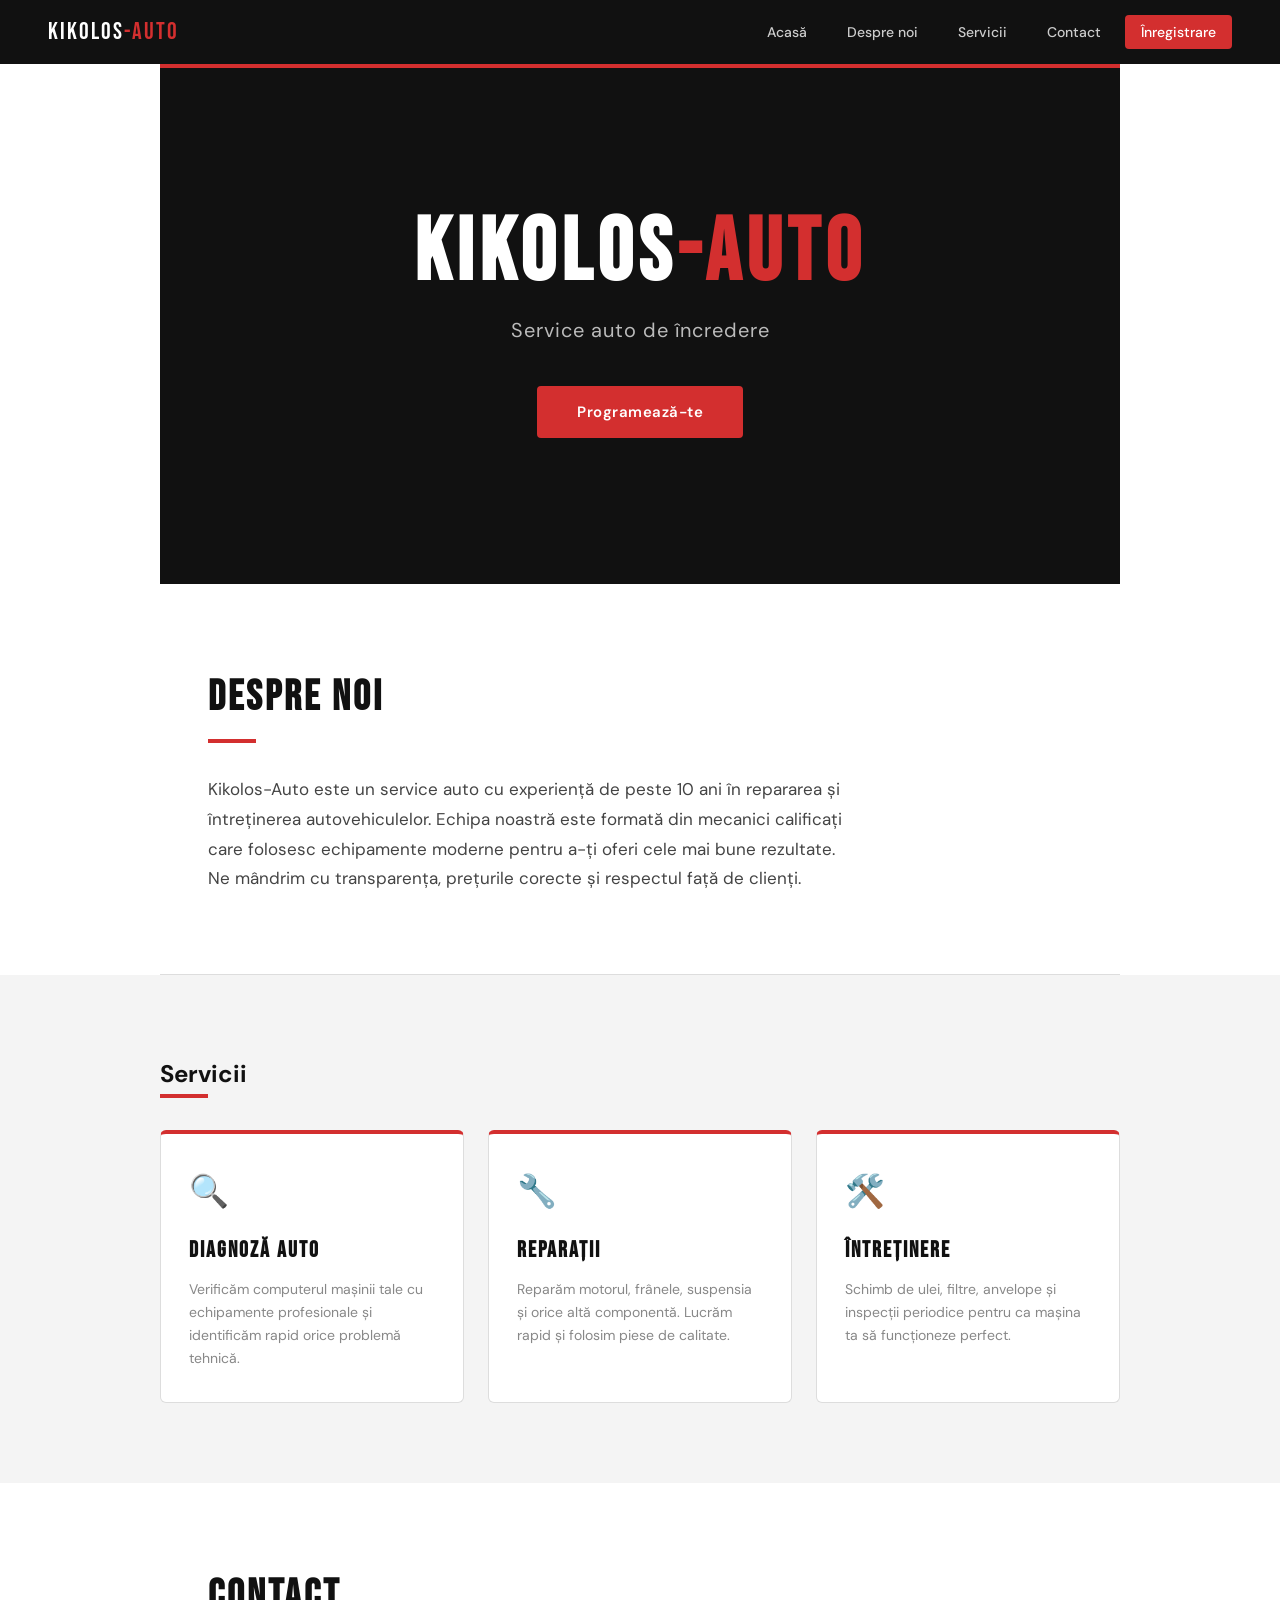
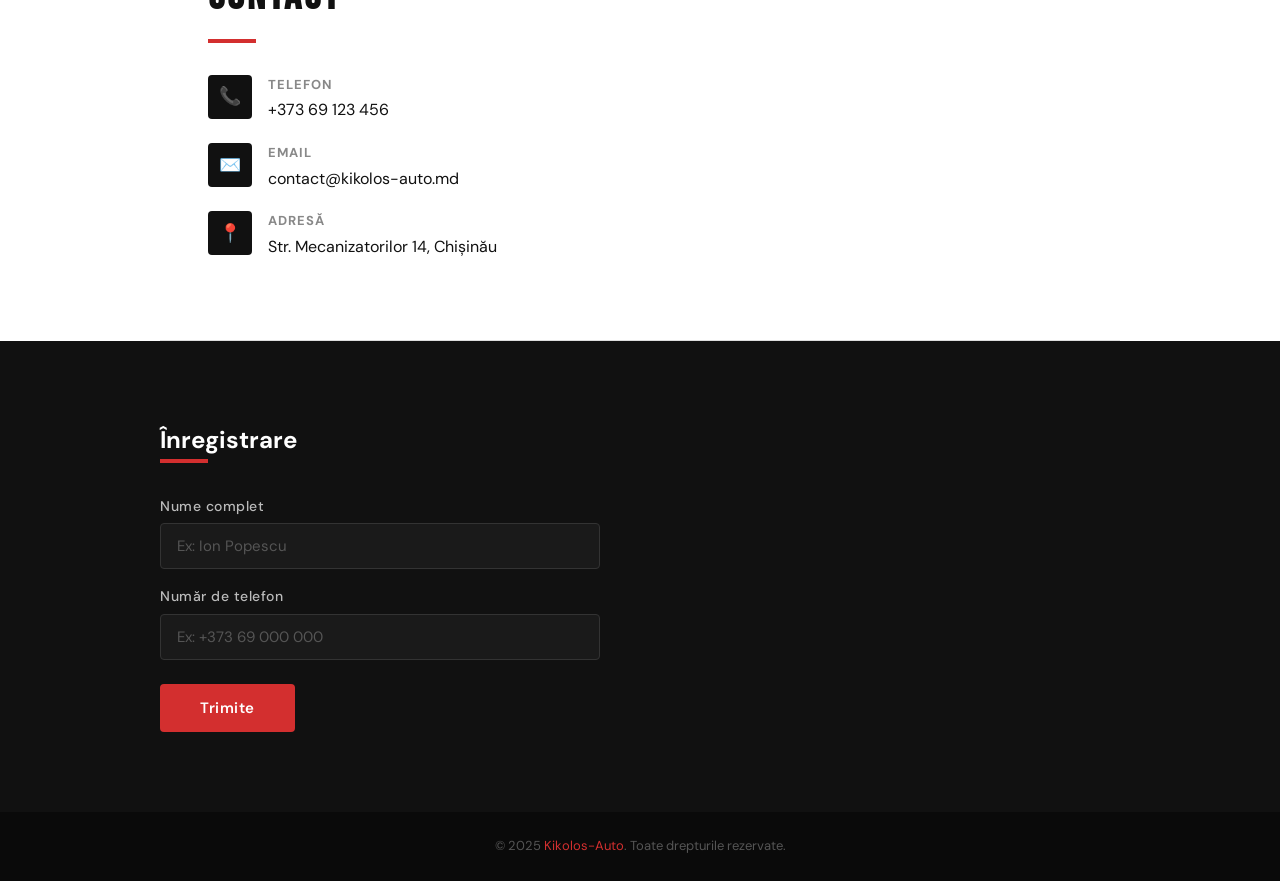
==== PROJECT/index.html @ 16be1e9d "Versiunea noua" ====
<!DOCTYPE html>
<html lang="ro">

<head>
    <meta charset="UTF-8" />
    <meta name="viewport" content="width=device-width, initial-scale=1.0" />
    <title>Kikolos-Auto – Service Auto</title>
    <link href="https://fonts.googleapis.com/css2?family=Bebas+Neue&family=DM+Sans:wght@400;500;600&display=swap"
        rel="stylesheet" />
    <link rel="stylesheet" href="style.css" />
</head>

<body>

    <!-- =================== NAVIGARE =================== -->
    <nav>
        <div class="nav-logo">Kikolos<span>-Auto</span></div>
        <ul class="nav-links">
            <li><a href="#acasa">Acasă</a></li>
            <li><a href="#despre">Despre noi</a></li>
            <li><a href="#servicii">Servicii</a></li>
            <li><a href="#contact">Contact</a></li>
            <li><a href="#inregistrare" class="btn-inregistrare">Înregistrare</a></li>
        </ul>
    </nav>

    <!-- =================== ACASĂ / HERO =================== -->
    <section id="acasa">
        <h1>Kikolos<span>-Auto</span></h1>
        <p>Service auto de încredere</p>
        <a href="#inregistrare" class="btn-programare">Programează-te</a>
    </section>

    <!-- =================== DESPRE NOI =================== -->
    <section id="despre">
        <h2>Despre noi</h2>
        <div class="linie-rosie"></div>
        <p>
            Kikolos-Auto este un service auto cu experiență de peste 10 ani în repararea și întreținerea
            autovehiculelor.
            Echipa noastră este formată din mecanici calificați care folosesc echipamente moderne pentru a-ți oferi
            cele mai bune rezultate. Ne mândrim cu transparența, prețurile corecte și respectul față de clienți.
        </p>
    </section>

    <!-- =================== SERVICII =================== -->
    <div id="servicii">
        <div class="inner">
            <h2>Servicii</h2>
            <div class="linie-rosie"></div>
            <div class="servicii-grid">

                <div class="card">
                    <div class="card-icon">🔍</div>
                    <h3>Diagnoză Auto</h3>
                    <p>Verificăm computerul mașinii tale cu echipamente profesionale și identificăm rapid orice problemă
                        tehnică.
                    </p>
                </div>

                <div class="card">
                    <div class="card-icon">🔧</div>
                    <h3>Reparații</h3>
                    <p>Reparăm motorul, frânele, suspensia și orice altă componentă. Lucrăm rapid și folosim piese de
                        calitate.
                    </p>
                </div>

                <div class="card">
                    <div class="card-icon">🛠️</div>
                    <h3>Întreținere</h3>
                    <p>Schimb de ulei, filtre, anvelope și inspecții periodice pentru ca mașina ta să funcționeze
                        perfect.</p>
                </div>

            </div>
        </div>
    </div>

    <!-- =================== CONTACT =================== -->
    <section id="contact">
        <h2>Contact</h2>
        <div class="linie-rosie"></div>
        <div class="contact-lista">

            <div class="contact-item">
                <div class="contact-icon">📞</div>
                <div class="contact-text">
                    <strong>Telefon</strong>
                    <span>+373 69 123 456</span>
                </div>
            </div>

            <div class="contact-item">
                <div class="contact-icon">✉️</div>
                <div class="contact-text">
                    <strong>Email</strong>
                    <span>contact@kikolos-auto.md</span>
                </div>
            </div>

            <div class="contact-item">
                <div class="contact-icon">📍</div>
                <div class="contact-text">
                    <strong>Adresă</strong>
                    <span>Str. Mecanizatorilor 14, Chișinău</span>
                </div>
            </div>

        </div>
    </section>

    <!-- =================== ÎNREGISTRARE =================== -->
    <div id="inregistrare">
        <div class="inner">
            <h2>Înregistrare</h2>
            <div class="linie-rosie"></div>
            <div class="form-grup">

                <label>
                    Nume complet
                    <input type="text" placeholder="Ex: Ion Popescu" />
                </label>

                <label>
                    Număr de telefon
                    <input type="tel" placeholder="Ex: +373 69 000 000" />
                </label>

                <button class="btn-submit" type="button">Trimite</button>
            </div>
        </div>
    </div>

    <!-- =================== FOOTER =================== -->
    <footer>
        &copy; 2025 <span>Kikolos-Auto</span>. Toate drepturile rezervate.
    </footer>

</body>

</html>
---- PROJECT/style.css ----
/* =====================
   VARIABILE & RESET
===================== */
:root {
    --negru: #111111;
    --alb: #ffffff;
    --gri: #f4f4f4;
    --gri-med: #888888;
    --rosu: #d32f2f;
    --rosu-int: #b71c1c;
    --border: #dddddd;
}

* {
    margin: 0;
    padding: 0;
    box-sizing: border-box;
}

html {
    scroll-behavior: smooth;
}

body {
    font-family: 'DM Sans', sans-serif;
    color: var(--negru);
    background: var(--alb);
    font-size: 16px;
    line-height: 1.6;
}

/* =====================
   NAVIGARE
===================== */
nav {
    position: sticky;
    top: 0;
    z-index: 100;
    background: var(--negru);
    display: flex;
    align-items: center;
    justify-content: space-between;
    padding: 0 48px;
    height: 64px;
}

.nav-logo {
    font-family: 'Bebas Neue', sans-serif;
    font-size: 24px;
    color: var(--alb);
    letter-spacing: 2px;
}

.nav-logo span {
    color: var(--rosu);
}

.nav-links {
    display: flex;
    gap: 8px;
    list-style: none;
}

.nav-links a {
    color: #cccccc;
    text-decoration: none;
    font-size: 14px;
    font-weight: 500;
    padding: 8px 16px;
    border-radius: 4px;
    transition: color 0.2s, background 0.2s;
}

.nav-links a:hover {
    color: var(--alb);
    background: rgba(255, 255, 255, 0.08);
}

.nav-links a.btn-inregistrare {
    background: var(--rosu);
    color: var(--alb);
    border-radius: 4px;
}

.nav-links a.btn-inregistrare:hover {
    background: var(--rosu-int);
}

/* =====================
   HERO – ACASĂ
===================== */
#acasa {
    background: var(--negru);
    color: var(--alb);
    min-height: 520px;
    display: flex;
    flex-direction: column;
    align-items: center;
    justify-content: center;
    text-align: center;
    padding: 80px 24px;
    position: relative;
    overflow: hidden;
}

/* linie decorativă roșie */
#acasa::before {
    content: '';
    position: absolute;
    top: 0;
    left: 0;
    width: 100%;
    height: 4px;
    background: var(--rosu);
}

#acasa h1 {
    font-family: 'Bebas Neue', sans-serif;
    font-size: 88px;
    letter-spacing: 6px;
    line-height: 1;
    color: var(--alb);
}

#acasa h1 span {
    color: var(--rosu);
}

#acasa p {
    margin-top: 16px;
    font-size: 20px;
    color: #bbbbbb;
    letter-spacing: 1px;
}

.btn-programare {
    margin-top: 40px;
    display: inline-block;
    background: var(--rosu);
    color: var(--alb);
    text-decoration: none;
    font-weight: 600;
    font-size: 15px;
    padding: 14px 40px;
    border-radius: 4px;
    letter-spacing: 0.5px;
    transition: background 0.2s, transform 0.1s;
}

.btn-programare:hover {
    background: var(--rosu-int);
    transform: translateY(-2px);
}

/* =====================
   SECȚIUNI COMUNE
===================== */
section {
    padding: 80px 48px;
    max-width: 960px;
    margin: 0 auto;
}

section h2 {
    font-family: 'Bebas Neue', sans-serif;
    font-size: 42px;
    letter-spacing: 3px;
    margin-bottom: 8px;
    color: var(--negru);
}

.linie-rosie {
    width: 48px;
    height: 4px;
    background: var(--rosu);
    margin-bottom: 32px;
}

/* =====================
   DESPRE NOI
===================== */
#despre {
    border-bottom: 1px solid var(--border);
}

#despre p {
    font-size: 17px;
    color: #444444;
    max-width: 640px;
    line-height: 1.75;
}

/* =====================
   SERVICII
===================== */
#servicii {
    background: var(--gri);
    max-width: 100%;
    padding: 80px 48px;
}

#servicii .inner {
    max-width: 960px;
    margin: 0 auto;
}

.servicii-grid {
    display: grid;
    grid-template-columns: repeat(3, 1fr);
    gap: 24px;
    margin-top: 0;
}

.card {
    background: var(--alb);
    border: 1px solid var(--border);
    border-top: 4px solid var(--rosu);
    border-radius: 6px;
    padding: 32px 28px;
}

.card-icon {
    font-size: 32px;
    margin-bottom: 16px;
}

.card h3 {
    font-family: 'Bebas Neue', sans-serif;
    font-size: 22px;
    letter-spacing: 2px;
    margin-bottom: 10px;
    color: var(--negru);
}

.card p {
    font-size: 14px;
    color: var(--gri-med);
    line-height: 1.65;
}

/* =====================
   CONTACT
===================== */
#contact {
    border-bottom: 1px solid var(--border);
}

.contact-lista {
    display: flex;
    flex-direction: column;
    gap: 20px;
}

.contact-item {
    display: flex;
    align-items: flex-start;
    gap: 16px;
}

.contact-icon {
    width: 44px;
    height: 44px;
    background: var(--negru);
    color: var(--alb);
    border-radius: 4px;
    display: flex;
    align-items: center;
    justify-content: center;
    font-size: 18px;
    flex-shrink: 0;
}

.contact-text strong {
    display: block;
    font-size: 13px;
    text-transform: uppercase;
    letter-spacing: 1px;
    color: var(--gri-med);
    margin-bottom: 2px;
}

.contact-text span {
    font-size: 16px;
    color: var(--negru);
}

/* =====================
   ÎNREGISTRARE
===================== */
#inregistrare {
    background: var(--negru);
    max-width: 100%;
    padding: 80px 48px;
}

#inregistrare .inner {
    max-width: 960px;
    margin: 0 auto;
}

#inregistrare h2 {
    color: var(--alb);
}

#inregistrare .linie-rosie {
    background: var(--rosu);
}

.form-grup {
    display: flex;
    flex-direction: column;
    gap: 16px;
    max-width: 440px;
}

.form-grup label {
    display: flex;
    flex-direction: column;
    gap: 6px;
    font-size: 14px;
    font-weight: 500;
    color: #bbbbbb;
    letter-spacing: 0.5px;
}

.form-grup input {
    padding: 12px 16px;
    border: 1px solid #333333;
    border-radius: 4px;
    background: #1a1a1a;
    color: var(--alb);
    font-family: 'DM Sans', sans-serif;
    font-size: 15px;
    outline: none;
    transition: border-color 0.2s;
}

.form-grup input:focus {
    border-color: var(--rosu);
}

.form-grup input::placeholder {
    color: #555555;
}

.btn-submit {
    margin-top: 8px;
    background: var(--rosu);
    color: var(--alb);
    border: none;
    padding: 14px 40px;
    font-family: 'DM Sans', sans-serif;
    font-size: 15px;
    font-weight: 600;
    border-radius: 4px;
    cursor: pointer;
    letter-spacing: 0.5px;
    align-self: flex-start;
    transition: background 0.2s;
}

.btn-submit:hover {
    background: var(--rosu-int);
}

/* =====================
   FOOTER
===================== */
footer {
    background: #0a0a0a;
    color: #555555;
    text-align: center;
    padding: 24px;
    font-size: 13px;
}

footer span {
    color: var(--rosu);
}

/* =====================
   RESPONSIVE
===================== */
@media (max-width: 700px) {
    nav {
        padding: 0 20px;
        flex-direction: column;
        height: auto;
        padding: 16px 20px;
        gap: 12px;
    }

    .nav-links {
        flex-wrap: wrap;
        justify-content: center;
        gap: 4px;
    }

    #acasa h1 {
        font-size: 52px;
    }

    section {
        padding: 60px 24px;
    }

    #servicii,
    #inregistrare {
        padding: 60px 24px;
    }

    .servicii-grid {
        grid-template-columns: 1fr;
    }
}
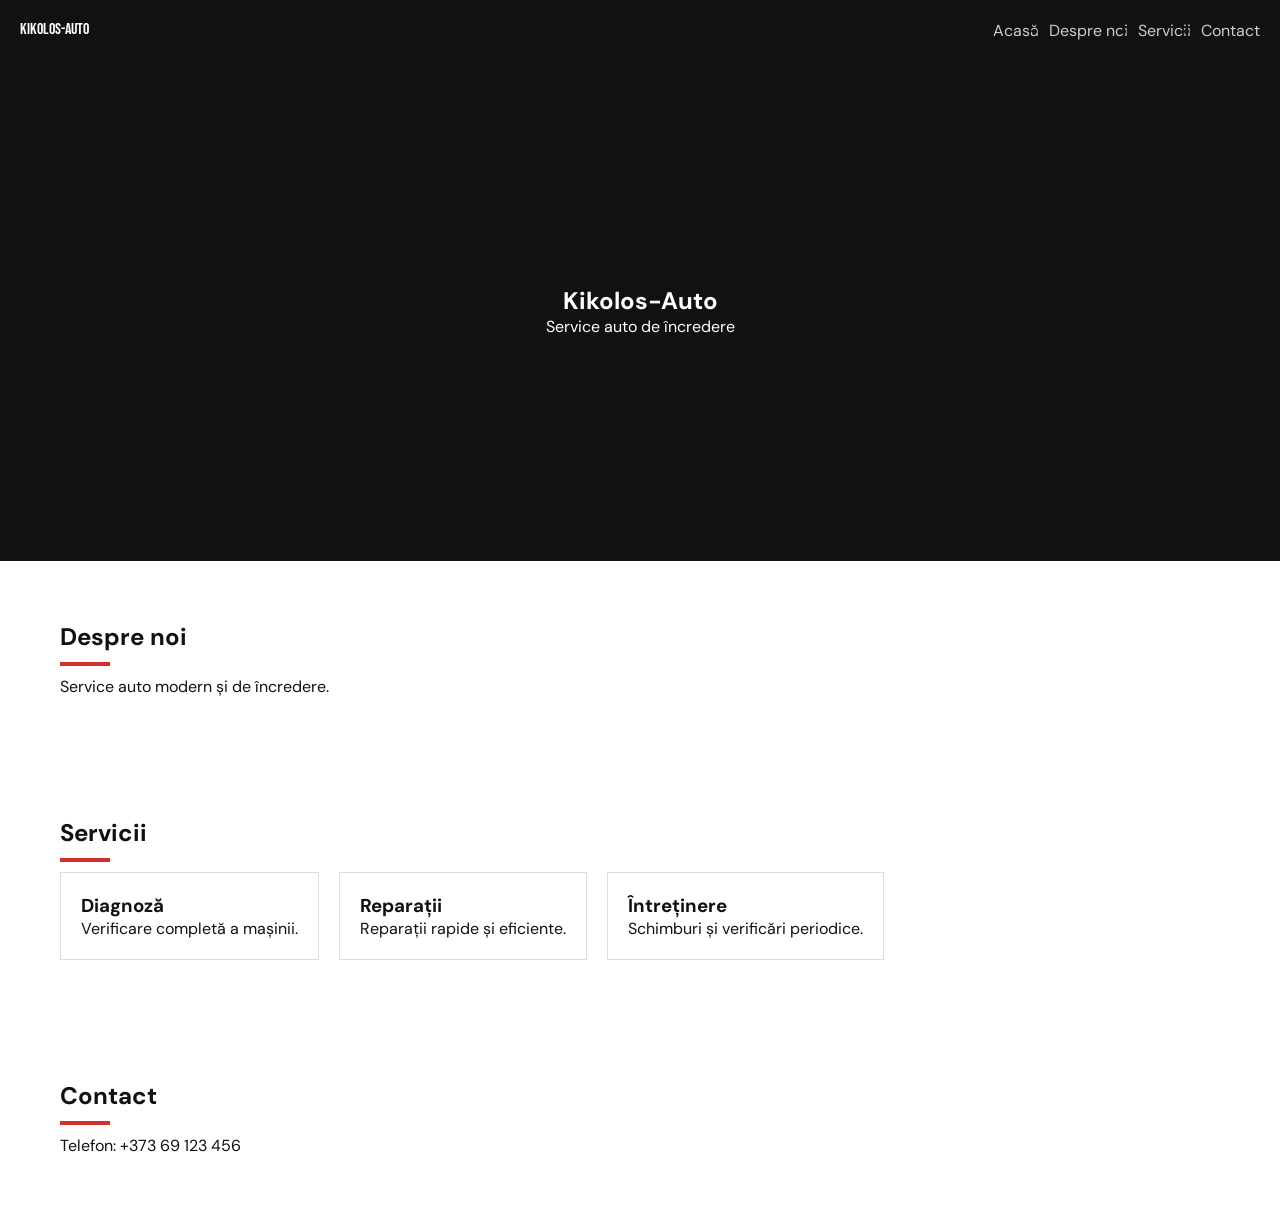
==== commit bc476e4a: "versiunea noua" ====
--- a/PROJECT/index.html
+++ b/PROJECT/index.html
@@ -1,142 +1,72 @@
 <!DOCTYPE html>
 <html lang="ro">
+<head>
+  <meta charset="UTF-8" />
+  <meta name="viewport" content="width=device-width, initial-scale=1.0" />
+  <title>Kikolos-Auto – Service Auto</title>
 
-<head>
-    <meta charset="UTF-8" />
-    <meta name="viewport" content="width=device-width, initial-scale=1.0" />
-    <title>Kikolos-Auto – Service Auto</title>
-    <link href="https://fonts.googleapis.com/css2?family=Bebas+Neue&family=DM+Sans:wght@400;500;600&display=swap"
-        rel="stylesheet" />
-    <link rel="stylesheet" href="style.css" />
+  <!-- Fonturi -->
+  <link href="https://fonts.googleapis.com/css2?family=Bebas+Neue&family=DM+Sans:wght@400;500;600&display=swap" rel="stylesheet" />
+
+  <!-- CSS -->
+  <link rel="stylesheet" href="style.css" />
 </head>
 
 <body>
 
-    <!-- =================== NAVIGARE =================== -->
-    <nav>
-        <div class="nav-logo">Kikolos<span>-Auto</span></div>
-        <ul class="nav-links">
-            <li><a href="#acasa">Acasă</a></li>
-            <li><a href="#despre">Despre noi</a></li>
-            <li><a href="#servicii">Servicii</a></li>
-            <li><a href="#contact">Contact</a></li>
-            <li><a href="#inregistrare" class="btn-inregistrare">Înregistrare</a></li>
-        </ul>
-    </nav>
+  <nav>
+    <div class="nav-logo">Kikolos<span>-Auto</span></div>
+    <ul class="nav-links">
+      <li><a href="#acasa">Acasă</a></li>
+      <li><a href="#despre">Despre noi</a></li>
+      <li><a href="#servicii">Servicii</a></li>
+      <li><a href="#contact">Contact</a></li>
+    </ul>
+  </nav>
 
-    <!-- =================== ACASĂ / HERO =================== -->
-    <section id="acasa">
-        <h1>Kikolos<span>-Auto</span></h1>
-        <p>Service auto de încredere</p>
-        <a href="#inregistrare" class="btn-programare">Programează-te</a>
-    </section>
+  <!-- HERO -->
+  <section id="acasa">
+    <div class="hero-bg"></div>
+    <h1>Kikolos<span>-Auto</span></h1>
+    <p>Service auto de încredere</p>
+  </section>
 
-    <!-- =================== DESPRE NOI =================== -->
-    <section id="despre">
-        <h2>Despre noi</h2>
-        <div class="linie-rosie"></div>
-        <p>
-            Kikolos-Auto este un service auto cu experiență de peste 10 ani în repararea și întreținerea
-            autovehiculelor.
-            Echipa noastră este formată din mecanici calificați care folosesc echipamente moderne pentru a-ți oferi
-            cele mai bune rezultate. Ne mândrim cu transparența, prețurile corecte și respectul față de clienți.
-        </p>
-    </section>
+  <!-- DESPRE -->
+  <section id="despre">
+    <h2>Despre noi</h2>
+    <div class="linie-rosie"></div>
+    <p>Service auto modern și de încredere.</p>
+  </section>
 
-    <!-- =================== SERVICII =================== -->
-    <div id="servicii">
-        <div class="inner">
-            <h2>Servicii</h2>
-            <div class="linie-rosie"></div>
-            <div class="servicii-grid">
+  <!-- SERVICII -->
+  <section id="servicii">
+    <h2>Servicii</h2>
+    <div class="linie-rosie"></div>
 
-                <div class="card">
-                    <div class="card-icon">🔍</div>
-                    <h3>Diagnoză Auto</h3>
-                    <p>Verificăm computerul mașinii tale cu echipamente profesionale și identificăm rapid orice problemă
-                        tehnică.
-                    </p>
-                </div>
+    <div class="servicii-grid">
+      <div class="card">
+        <h3>Diagnoză</h3>
+        <p>Verificare completă a mașinii.</p>
+      </div>
 
-                <div class="card">
-                    <div class="card-icon">🔧</div>
-                    <h3>Reparații</h3>
-                    <p>Reparăm motorul, frânele, suspensia și orice altă componentă. Lucrăm rapid și folosim piese de
-                        calitate.
-                    </p>
-                </div>
+      <div class="card">
+        <h3>Reparații</h3>
+        <p>Reparații rapide și eficiente.</p>
+      </div>
 
-                <div class="card">
-                    <div class="card-icon">🛠️</div>
-                    <h3>Întreținere</h3>
-                    <p>Schimb de ulei, filtre, anvelope și inspecții periodice pentru ca mașina ta să funcționeze
-                        perfect.</p>
-                </div>
+      <div class="card">
+        <h3>Întreținere</h3>
+        <p>Schimburi și verificări periodice.</p>
+      </div>
+    </div>
+  </section>
 
-            </div>
-        </div>
-    </div>
-
-    <!-- =================== CONTACT =================== -->
-    <section id="contact">
-        <h2>Contact</h2>
-        <div class="linie-rosie"></div>
-        <div class="contact-lista">
-
-            <div class="contact-item">
-                <div class="contact-icon">📞</div>
-                <div class="contact-text">
-                    <strong>Telefon</strong>
-                    <span>+373 69 123 456</span>
-                </div>
-            </div>
-
-            <div class="contact-item">
-                <div class="contact-icon">✉️</div>
-                <div class="contact-text">
-                    <strong>Email</strong>
-                    <span>contact@kikolos-auto.md</span>
-                </div>
-            </div>
-
-            <div class="contact-item">
-                <div class="contact-icon">📍</div>
-                <div class="contact-text">
-                    <strong>Adresă</strong>
-                    <span>Str. Mecanizatorilor 14, Chișinău</span>
-                </div>
-            </div>
-
-        </div>
-    </section>
-
-    <!-- =================== ÎNREGISTRARE =================== -->
-    <div id="inregistrare">
-        <div class="inner">
-            <h2>Înregistrare</h2>
-            <div class="linie-rosie"></div>
-            <div class="form-grup">
-
-                <label>
-                    Nume complet
-                    <input type="text" placeholder="Ex: Ion Popescu" />
-                </label>
-
-                <label>
-                    Număr de telefon
-                    <input type="tel" placeholder="Ex: +373 69 000 000" />
-                </label>
-
-                <button class="btn-submit" type="button">Trimite</button>
-            </div>
-        </div>
-    </div>
-
-    <!-- =================== FOOTER =================== -->
-    <footer>
-        &copy; 2025 <span>Kikolos-Auto</span>. Toate drepturile rezervate.
-    </footer>
+  <!-- CONTACT -->
+  <section id="contact">
+    <h2>Contact</h2>
+    <div class="linie-rosie"></div>
+    <p>Telefon: +373 69 123 456</p>
+  </section>
 
 </body>
-
 </html>
--- a/PROJECT/style.css
+++ b/PROJECT/style.css
@@ -1,415 +1,78 @@
-/* =====================
-   VARIABILE & RESET
-===================== */
 :root {
-    --negru: #111111;
-    --alb: #ffffff;
-    --gri: #f4f4f4;
-    --gri-med: #888888;
-    --rosu: #d32f2f;
-    --rosu-int: #b71c1c;
-    --border: #dddddd;
+  --negru: #111111;
+  --alb: #ffffff;
+  --gri: #f4f4f4;
+  --gri-med: #888888;
+  --rosu: #d32f2f;
+  --rosu-int: #b71c1c;
+  --border: #dddddd;
 }
 
 * {
-    margin: 0;
-    padding: 0;
-    box-sizing: border-box;
-}
-
-html {
-    scroll-behavior: smooth;
+  margin: 0;
+  padding: 0;
+  box-sizing: border-box;
 }
 
 body {
-    font-family: 'DM Sans', sans-serif;
-    color: var(--negru);
-    background: var(--alb);
-    font-size: 16px;
-    line-height: 1.6;
+  font-family: "DM Sans", sans-serif;
+  color: var(--negru);
 }
 
-/* =====================
-   NAVIGARE
-===================== */
+/* NAV */
 nav {
-    position: sticky;
-    top: 0;
-    z-index: 100;
-    background: var(--negru);
-    display: flex;
-    align-items: center;
-    justify-content: space-between;
-    padding: 0 48px;
-    height: 64px;
+  background: var(--negru);
+  display: flex;
+  justify-content: space-between;
+  padding: 20px;
 }
 
 .nav-logo {
-    font-family: 'Bebas Neue', sans-serif;
-    font-size: 24px;
-    color: var(--alb);
-    letter-spacing: 2px;
-}
-
-.nav-logo span {
-    color: var(--rosu);
+  color: white;
+  font-family: "Bebas Neue";
 }
 
 .nav-links {
-    display: flex;
-    gap: 8px;
-    list-style: none;
+  display: flex;
+  gap: 10px;
 }
 
 .nav-links a {
-    color: #cccccc;
-    text-decoration: none;
-    font-size: 14px;
-    font-weight: 500;
-    padding: 8px 16px;
-    border-radius: 4px;
-    transition: color 0.2s, background 0.2s;
+  color: #ccc;
+  text-decoration: none;
 }
 
-.nav-links a:hover {
-    color: var(--alb);
-    background: rgba(255, 255, 255, 0.08);
+/* HERO */
+#acasa {
+  background: var(--negru);
+  color: white;
+  height: 500px;
+  display: flex;
+  flex-direction: column;
+  justify-content: center;
+  align-items: center;
 }
 
-.nav-links a.btn-inregistrare {
-    background: var(--rosu);
-    color: var(--alb);
-    border-radius: 4px;
-}
-
-.nav-links a.btn-inregistrare:hover {
-    background: var(--rosu-int);
-}
-
-/* =====================
-   HERO – ACASĂ
-===================== */
-#acasa {
-    background: var(--negru);
-    color: var(--alb);
-    min-height: 520px;
-    display: flex;
-    flex-direction: column;
-    align-items: center;
-    justify-content: center;
-    text-align: center;
-    padding: 80px 24px;
-    position: relative;
-    overflow: hidden;
-}
-
-/* linie decorativă roșie */
-#acasa::before {
-    content: '';
-    position: absolute;
-    top: 0;
-    left: 0;
-    width: 100%;
-    height: 4px;
-    background: var(--rosu);
-}
-
-#acasa h1 {
-    font-family: 'Bebas Neue', sans-serif;
-    font-size: 88px;
-    letter-spacing: 6px;
-    line-height: 1;
-    color: var(--alb);
-}
-
-#acasa h1 span {
-    color: var(--rosu);
-}
-
-#acasa p {
-    margin-top: 16px;
-    font-size: 20px;
-    color: #bbbbbb;
-    letter-spacing: 1px;
-}
-
-.btn-programare {
-    margin-top: 40px;
-    display: inline-block;
-    background: var(--rosu);
-    color: var(--alb);
-    text-decoration: none;
-    font-weight: 600;
-    font-size: 15px;
-    padding: 14px 40px;
-    border-radius: 4px;
-    letter-spacing: 0.5px;
-    transition: background 0.2s, transform 0.1s;
-}
-
-.btn-programare:hover {
-    background: var(--rosu-int);
-    transform: translateY(-2px);
-}
-
-/* =====================
-   SECȚIUNI COMUNE
-===================== */
+/* SECTIONS */
 section {
-    padding: 80px 48px;
-    max-width: 960px;
-    margin: 0 auto;
-}
-
-section h2 {
-    font-family: 'Bebas Neue', sans-serif;
-    font-size: 42px;
-    letter-spacing: 3px;
-    margin-bottom: 8px;
-    color: var(--negru);
+  padding: 60px;
 }
 
 .linie-rosie {
-    width: 48px;
-    height: 4px;
-    background: var(--rosu);
-    margin-bottom: 32px;
+  width: 50px;
+  height: 4px;
+  background: var(--rosu);
+  margin: 10px 0;
 }
 
-/* =====================
-   DESPRE NOI
-===================== */
-#despre {
-    border-bottom: 1px solid var(--border);
-}
-
-#despre p {
-    font-size: 17px;
-    color: #444444;
-    max-width: 640px;
-    line-height: 1.75;
-}
-
-/* =====================
-   SERVICII
-===================== */
-#servicii {
-    background: var(--gri);
-    max-width: 100%;
-    padding: 80px 48px;
-}
-
-#servicii .inner {
-    max-width: 960px;
-    margin: 0 auto;
-}
-
+/* SERVICII */
 .servicii-grid {
-    display: grid;
-    grid-template-columns: repeat(3, 1fr);
-    gap: 24px;
-    margin-top: 0;
+  display: flex;
+  gap: 20px;
 }
 
 .card {
-    background: var(--alb);
-    border: 1px solid var(--border);
-    border-top: 4px solid var(--rosu);
-    border-radius: 6px;
-    padding: 32px 28px;
-}
-
-.card-icon {
-    font-size: 32px;
-    margin-bottom: 16px;
-}
-
-.card h3 {
-    font-family: 'Bebas Neue', sans-serif;
-    font-size: 22px;
-    letter-spacing: 2px;
-    margin-bottom: 10px;
-    color: var(--negru);
-}
-
-.card p {
-    font-size: 14px;
-    color: var(--gri-med);
-    line-height: 1.65;
-}
-
-/* =====================
-   CONTACT
-===================== */
-#contact {
-    border-bottom: 1px solid var(--border);
-}
-
-.contact-lista {
-    display: flex;
-    flex-direction: column;
-    gap: 20px;
-}
-
-.contact-item {
-    display: flex;
-    align-items: flex-start;
-    gap: 16px;
-}
-
-.contact-icon {
-    width: 44px;
-    height: 44px;
-    background: var(--negru);
-    color: var(--alb);
-    border-radius: 4px;
-    display: flex;
-    align-items: center;
-    justify-content: center;
-    font-size: 18px;
-    flex-shrink: 0;
-}
-
-.contact-text strong {
-    display: block;
-    font-size: 13px;
-    text-transform: uppercase;
-    letter-spacing: 1px;
-    color: var(--gri-med);
-    margin-bottom: 2px;
-}
-
-.contact-text span {
-    font-size: 16px;
-    color: var(--negru);
-}
-
-/* =====================
-   ÎNREGISTRARE
-===================== */
-#inregistrare {
-    background: var(--negru);
-    max-width: 100%;
-    padding: 80px 48px;
-}
-
-#inregistrare .inner {
-    max-width: 960px;
-    margin: 0 auto;
-}
-
-#inregistrare h2 {
-    color: var(--alb);
-}
-
-#inregistrare .linie-rosie {
-    background: var(--rosu);
-}
-
-.form-grup {
-    display: flex;
-    flex-direction: column;
-    gap: 16px;
-    max-width: 440px;
-}
-
-.form-grup label {
-    display: flex;
-    flex-direction: column;
-    gap: 6px;
-    font-size: 14px;
-    font-weight: 500;
-    color: #bbbbbb;
-    letter-spacing: 0.5px;
-}
-
-.form-grup input {
-    padding: 12px 16px;
-    border: 1px solid #333333;
-    border-radius: 4px;
-    background: #1a1a1a;
-    color: var(--alb);
-    font-family: 'DM Sans', sans-serif;
-    font-size: 15px;
-    outline: none;
-    transition: border-color 0.2s;
-}
-
-.form-grup input:focus {
-    border-color: var(--rosu);
-}
-
-.form-grup input::placeholder {
-    color: #555555;
-}
-
-.btn-submit {
-    margin-top: 8px;
-    background: var(--rosu);
-    color: var(--alb);
-    border: none;
-    padding: 14px 40px;
-    font-family: 'DM Sans', sans-serif;
-    font-size: 15px;
-    font-weight: 600;
-    border-radius: 4px;
-    cursor: pointer;
-    letter-spacing: 0.5px;
-    align-self: flex-start;
-    transition: background 0.2s;
-}
-
-.btn-submit:hover {
-    background: var(--rosu-int);
-}
-
-/* =====================
-   FOOTER
-===================== */
-footer {
-    background: #0a0a0a;
-    color: #555555;
-    text-align: center;
-    padding: 24px;
-    font-size: 13px;
-}
-
-footer span {
-    color: var(--rosu);
-}
-
-/* =====================
-   RESPONSIVE
-===================== */
-@media (max-width: 700px) {
-    nav {
-        padding: 0 20px;
-        flex-direction: column;
-        height: auto;
-        padding: 16px 20px;
-        gap: 12px;
-    }
-
-    .nav-links {
-        flex-wrap: wrap;
-        justify-content: center;
-        gap: 4px;
-    }
-
-    #acasa h1 {
-        font-size: 52px;
-    }
-
-    section {
-        padding: 60px 24px;
-    }
-
-    #servicii,
-    #inregistrare {
-        padding: 60px 24px;
-    }
-
-    .servicii-grid {
-        grid-template-columns: 1fr;
-    }
+  background: white;
+  border: 1px solid #ddd;
+  padding: 20px;
 }
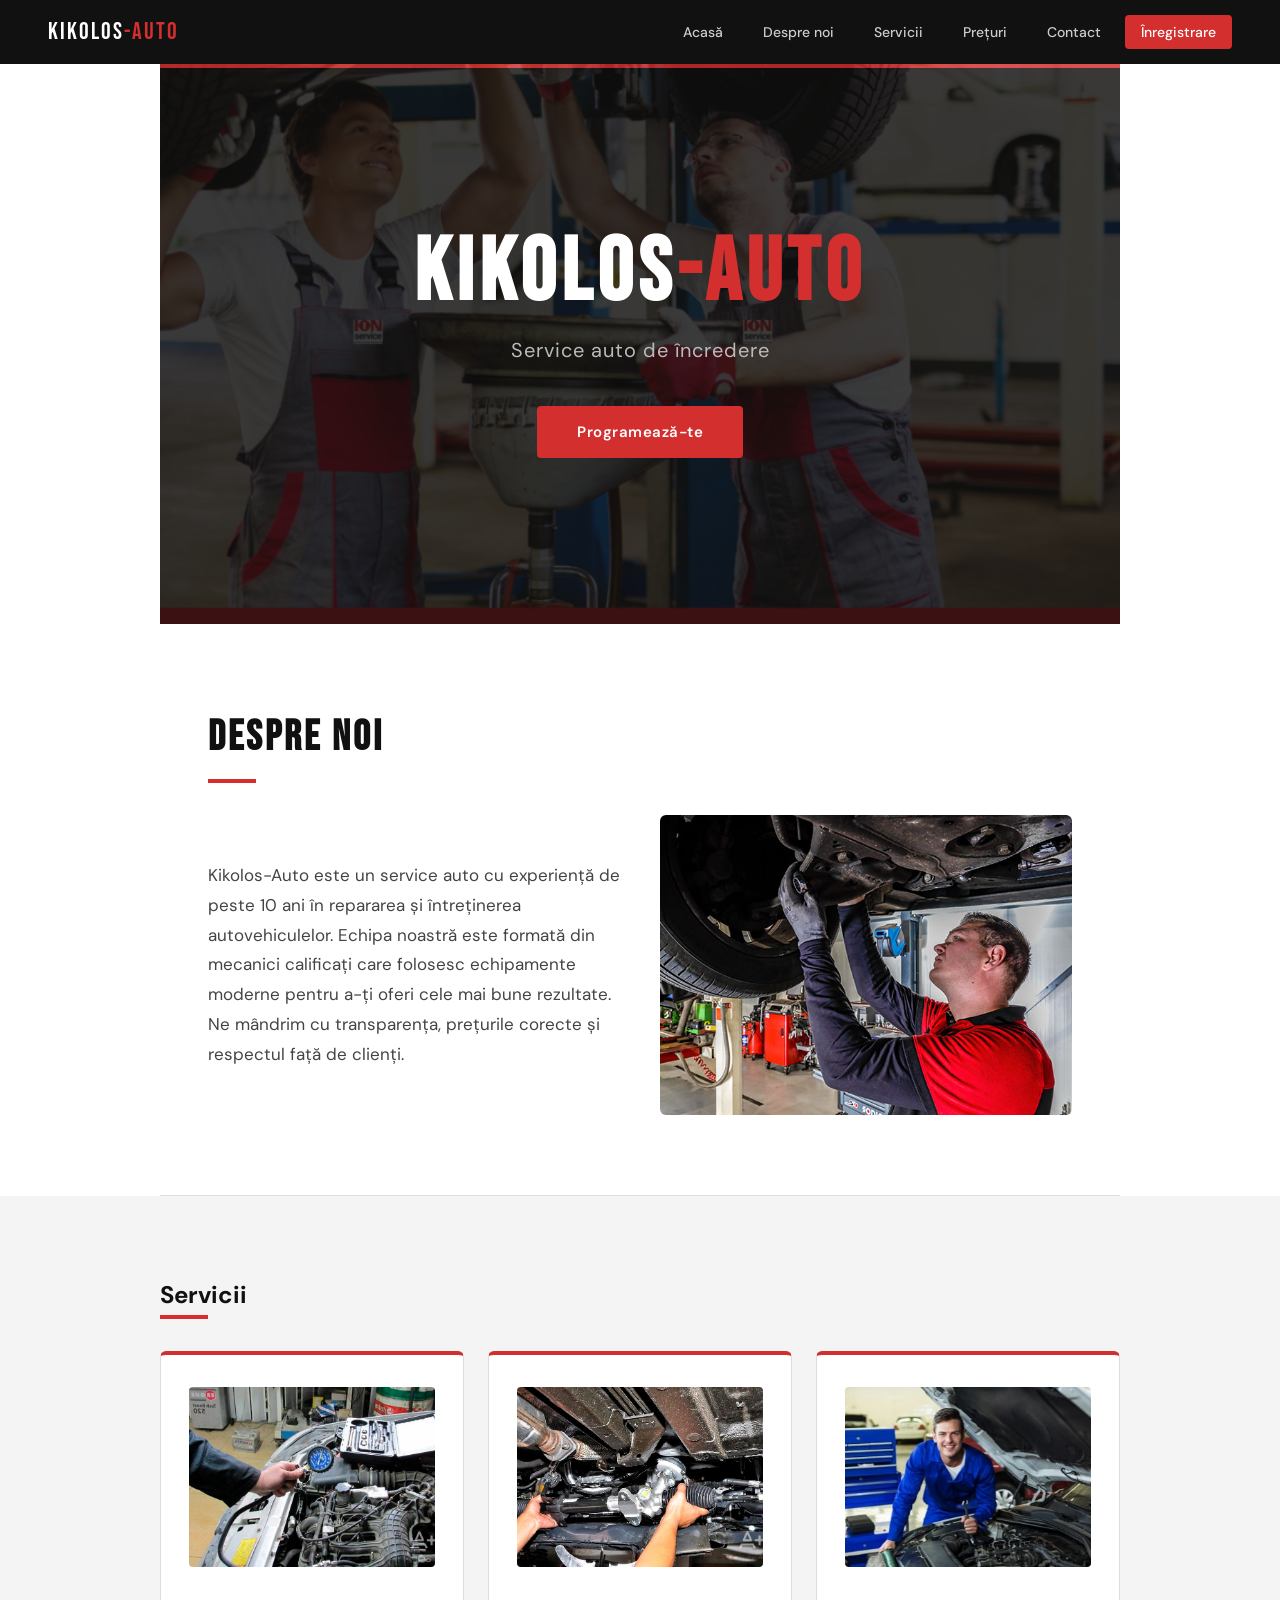
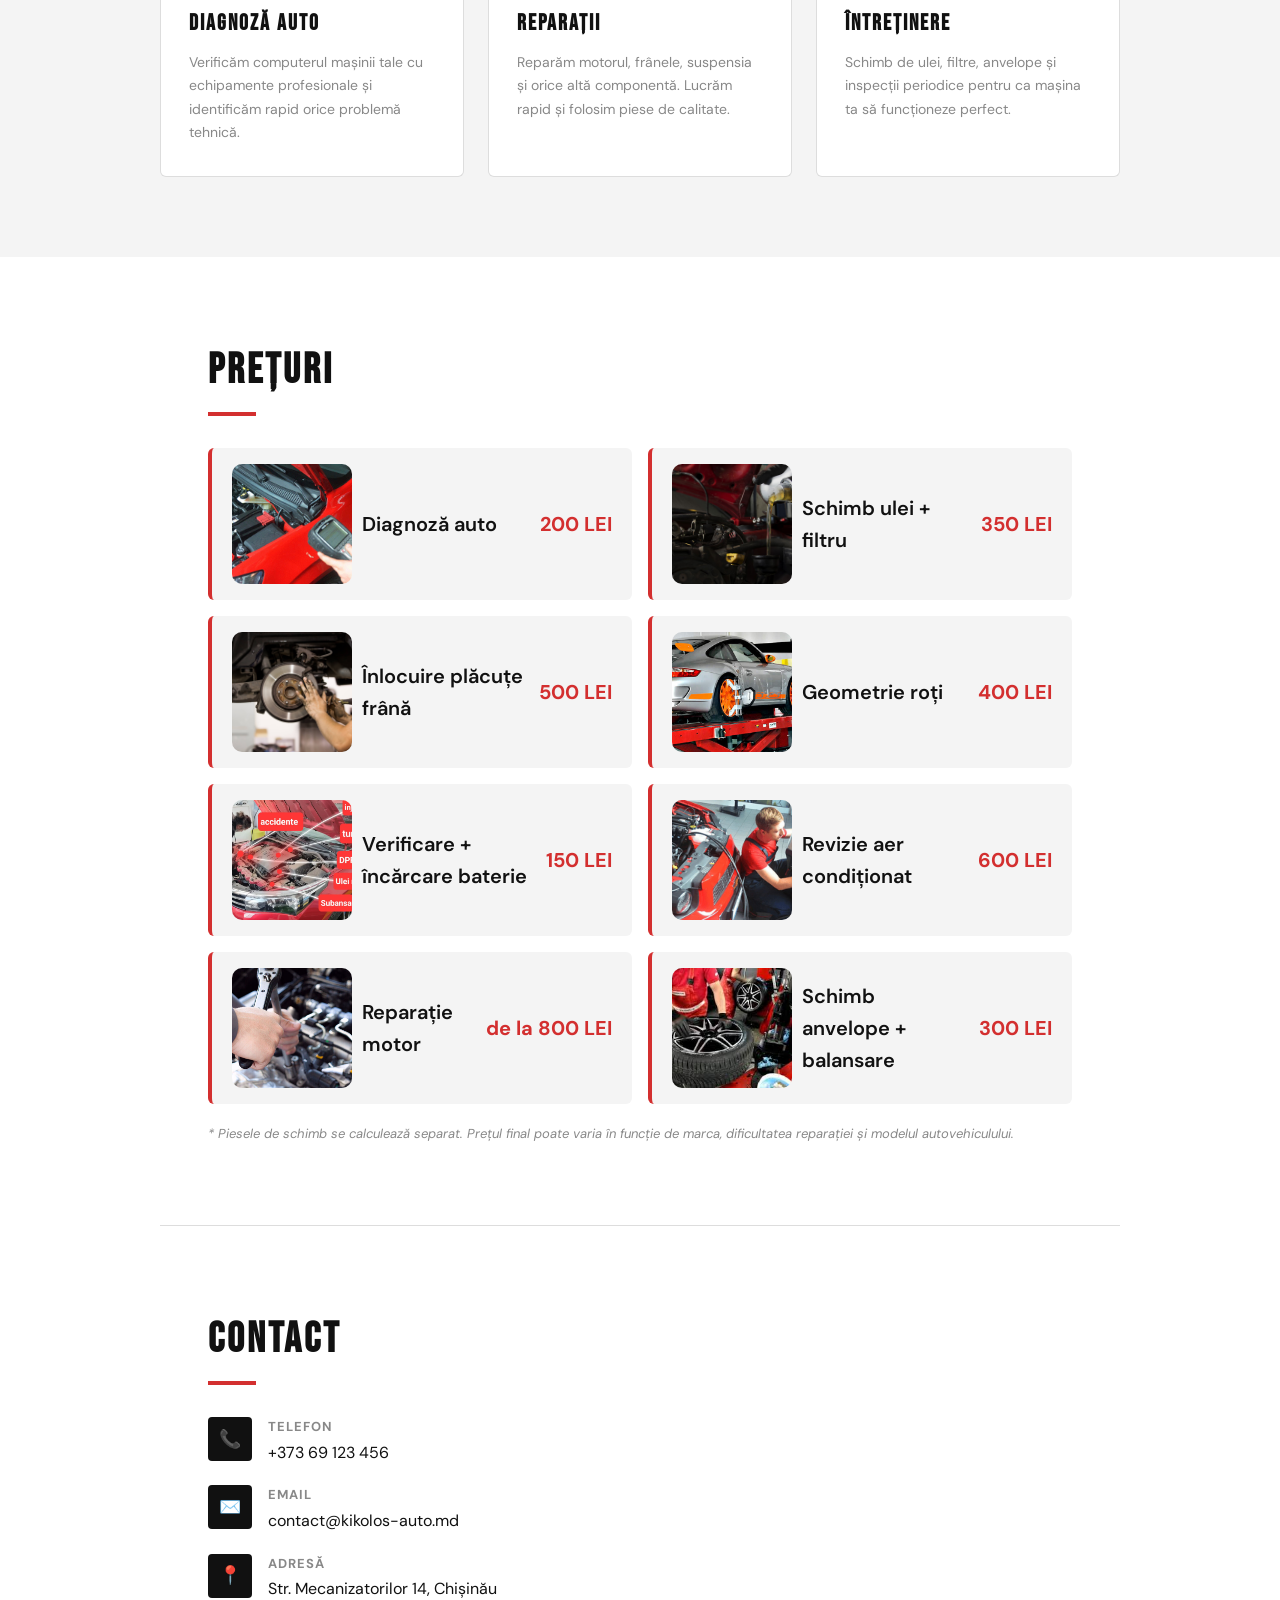
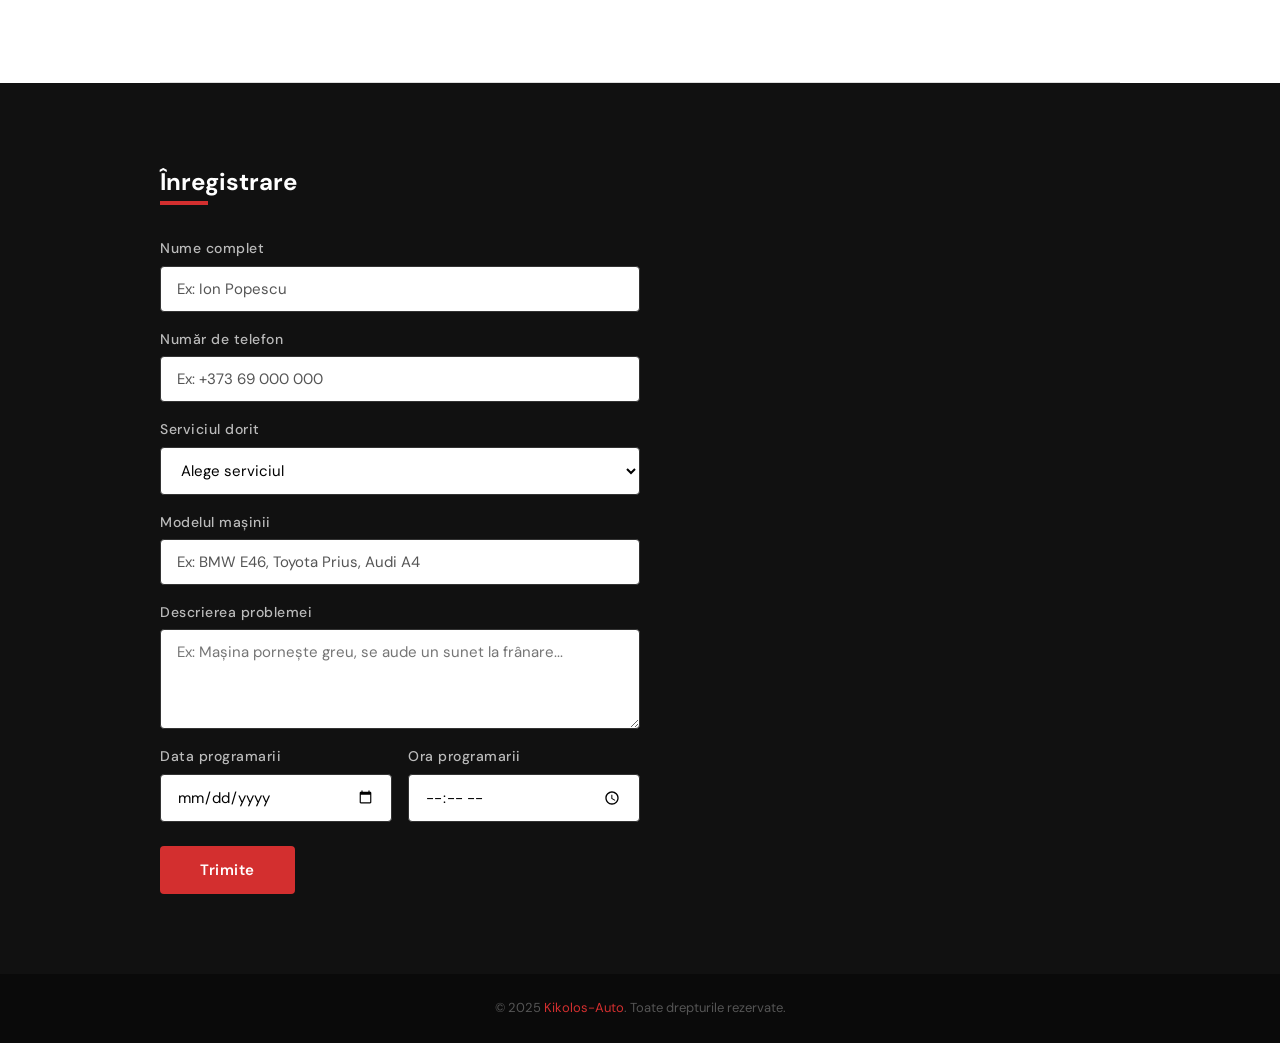
==== commit 5db76f47: "Second Versiune" ====
--- a/PROJECT/index.html
+++ b/PROJECT/index.html
@@ -1,14 +1,12 @@
 <!DOCTYPE html>
 <html lang="ro">
+
 <head>
   <meta charset="UTF-8" />
   <meta name="viewport" content="width=device-width, initial-scale=1.0" />
   <title>Kikolos-Auto – Service Auto</title>
-
-  <!-- Fonturi -->
-  <link href="https://fonts.googleapis.com/css2?family=Bebas+Neue&family=DM+Sans:wght@400;500;600&display=swap" rel="stylesheet" />
-
-  <!-- CSS -->
+  <link href="https://fonts.googleapis.com/css2?family=Bebas+Neue&family=DM+Sans:wght@400;500;600&display=swap"
+    rel="stylesheet" />
   <link rel="stylesheet" href="style.css" />
 </head>
 
@@ -20,53 +18,220 @@
       <li><a href="#acasa">Acasă</a></li>
       <li><a href="#despre">Despre noi</a></li>
       <li><a href="#servicii">Servicii</a></li>
+      <li><a href="#preturi">Prețuri</a></li>
       <li><a href="#contact">Contact</a></li>
+      <li><a href="#inregistrare" class="btn-inregistrare">Înregistrare</a></li>
     </ul>
   </nav>
 
-  <!-- HERO -->
   <section id="acasa">
     <div class="hero-bg"></div>
     <h1>Kikolos<span>-Auto</span></h1>
     <p>Service auto de încredere</p>
-  </section>
-
-  <!-- DESPRE -->
+    <a href="#inregistrare" class="btn-programare">Programează-te</a>
+  </section>
+
   <section id="despre">
     <h2>Despre noi</h2>
     <div class="linie-rosie"></div>
-    <p>Service auto modern și de încredere.</p>
-  </section>
-
-  <!-- SERVICII -->
-  <section id="servicii">
-    <h2>Servicii</h2>
+    <div class="despre-inner">
+      <p>Kikolos-Auto este un service auto cu experiență de peste 10 ani în repararea și întreținerea
+        autovehiculelor.
+        Echipa noastră este formată din mecanici calificați care folosesc echipamente moderne pentru a-ți oferi
+        cele mai bune rezultate. Ne mândrim cu transparența, prețurile corecte și respectul față de clienți.</p>
+      <img class="despre-img" src="poze/auto-reparatie.jpg" alt="Reparație auto" />
+    </div>
+  </section>
+
+  <div id="servicii">
+    <div class="inner">
+      <h2>Servicii</h2>
+      <div class="linie-rosie"></div>
+      <div class="servicii-grid">
+        <div class="card">
+          <img class="card-img" src="poze/masinii reparatie.jpg" alt="Service auto" />
+          <div class="card-icon"></div>
+          <h3>Diagnoză Auto</h3>
+          <p>
+            Verificăm computerul mașinii tale cu echipamente profesionale și identificăm rapid orice problemă tehnică.
+          </p>
+        </div>
+        <div class="card">
+          <img class="card-img" src="poze/reparatie capitala.jpg" alt="Reparații auto" />
+          <div class="card-icon"></div>
+          <h3>Reparații</h3>
+          <p>Reparăm motorul, frânele, suspensia și orice altă componentă. Lucrăm rapid și folosim piese de
+            calitate.</p>
+        </div>
+        <div class="card">
+          <img class="card-img" src="poze/intretinere.jpg" alt="Întreținere auto" />
+          <div class="card-icon"></div>
+          <h3>Întreținere</h3>
+          <p>Schimb de ulei, filtre, anvelope și inspecții periodice pentru ca mașina ta să funcționeze perfect.
+          </p>
+        </div>
+      </div>
+    </div>
+  </div>
+
+  <section id="preturi">
+    <h2>Prețuri</h2>
     <div class="linie-rosie"></div>
-
-    <div class="servicii-grid">
-      <div class="card">
-        <h3>Diagnoză</h3>
-        <p>Verificare completă a mașinii.</p>
-      </div>
-
-      <div class="card">
-        <h3>Reparații</h3>
-        <p>Reparații rapide și eficiente.</p>
-      </div>
-
-      <div class="card">
-        <h3>Întreținere</h3>
-        <p>Schimburi și verificări periodice.</p>
-      </div>
-    </div>
-  </section>
-
-  <!-- CONTACT -->
+    <div class="preturi-grid">
+      <div class="pret-item">
+
+        <div class="pret-nume">
+          <img src="poze/dignostica masini.jpg" alt="Diagnostica masina">
+          <span>Diagnoză auto</span>
+        </div>
+        <span class="pret-valoare">200 LEI</span>
+      </div>
+      <div class="pret-item">
+        <div class="pret-nume">
+          <img src="poze/schimbare ulei.jpg" alt="Schimb ulei">
+          <span> Schimb ulei + filtru</span>
+        </div>
+        <span class="pret-valoare">350 LEI</span>
+      </div>
+      <div class="pret-item">
+        <div class="pret-nume">
+          <img src="poze/placute de frana.jpg" alt="Schimb placute frana">
+          <span>Înlocuire plăcuțe frână</span>
+        </div>
+        <span class="pret-valoare">500 LEI</span>
+      </div>
+      <div class="pret-item">
+        <div class="pret-nume">
+          <img src="poze/geometrie roti.jpg" alt="geometria roti">
+          <span>Geometrie roți</span>
+        </div>
+        <span class="pret-valoare">400 LEI</span>
+      </div>
+      <div class="pret-item">
+        <div class="pret-nume">
+          <img src="poze/verificare auto.webp" alt="">
+          <span>Verificare + încărcare baterie</span>
+        </div>
+        <span class="pret-valoare">150 LEI</span>
+      </div>
+      <div class="pret-item">
+        <div class="pret-nume">
+          <img src="poze/alimentarea-sistemului-de-aer-conditionatjpg.jpg" alt="Revizie aer conditionat">
+          <span>Revizie aer condiționat</span>
+        </div>
+        <span class="pret-valoare">600 LEI</span>
+      </div>
+      <div class="pret-item">
+        <div class="pret-nume">
+          <img src="poze/reparatie motoare.jpg" alt="reparatie motor">
+          <span>Reparație motor</span>
+        </div>
+        <span class="pret-valoare">de la 800 LEI</span>
+      </div>
+      <div class="pret-item">
+        <div class="pret-nume">
+          <img src="poze/anvelope.jfif" alt="Schimbare anvelope">
+          <span>Schimb anvelope + balansare</span>
+        </div>
+        <span class="pret-valoare">300 LEI</span>
+      </div>
+    </div>
+    <p class="pret-nota">* Piesele de schimb se calculează separat. Prețul final poate
+      varia în funcție de marca, dificultatea reparației și modelul autovehiculului.</p>
+  </section>
+
   <section id="contact">
     <h2>Contact</h2>
     <div class="linie-rosie"></div>
-    <p>Telefon: +373 69 123 456</p>
-  </section>
-
+    <div class="contact-lista">
+      <div class="contact-item">
+        <div class="contact-icon">📞</div>
+        <div class="contact-text">
+          <strong>Telefon</strong>
+          <span>+373 69 123 456</span>
+        </div>
+      </div>
+      <div class="contact-item">
+        <div class="contact-icon">✉️</div>
+        <div class="contact-text">
+          <strong>Email</strong>
+          <span>contact@kikolos-auto.md</span>
+        </div>
+      </div>
+      <div class="contact-item">
+        <div class="contact-icon">📍</div>
+        <div class="contact-text">
+          <strong>Adresă</strong>
+          <span>Str. Mecanizatorilor 14, Chișinău</span>
+        </div>
+      </div>
+    </div>
+  </section>
+
+  <div id="inregistrare">
+    <div class="inner">
+      <h2>Înregistrare</h2>
+      <div class="linie-rosie"></div>
+      <div class="form-grup" id="formGrup">
+        <label>
+          Nume complet
+          <input type="text" id="inputNume" placeholder="Ex: Ion Popescu" />
+        </label>
+        <label>
+          Număr de telefon
+          <input type="tel" id="inputTelefon" placeholder="Ex: +373 69 000 000" />
+        </label>
+        <label>
+          Serviciul dorit
+          <select id="inputServiciu">
+            <option value="">Alege serviciul</option>
+            <option value="Diagnoză auto">Diagnoză auto</option>
+            <option value="Schimb ulei + filtru">Schimb ulei + filtru</option>
+            <option value="Înlocuire plăcuțe frână">Înlocuire plăcuțe frână</option>
+            <option value="Geometrie roți">Geometrie roți</option>
+            <option value="Verificare + înlocuire baterie">Verificare + încărcare baterie</option>
+            <option value="Revizie aer condiționat">Revizie aer condiționat</option>
+            <option value="Reparație motor">Reparație motor</option>
+            <option value="Schimb anvelope + balansare">Schimb anvelope + balansare</option>
+          </select>
+        </label>
+
+        <label>
+          Modelul mașinii
+          <input type="text" id="inputModel" placeholder="Ex: BMW E46, Toyota Prius, Audi A4" />
+        </label>
+
+        <label>
+          Descrierea problemei
+          <textarea id="inputProblema"
+            placeholder="Ex: Mașina pornește greu, se aude un sunet la frânare..."></textarea>
+        </label>
+
+        <div class="form-row">
+          <label>
+            Data programarii
+            <input type="date" id="inputData" />
+          </label>
+          <label>
+            Ora programarii
+            <input type="time" id="inputOra" step="60" />
+          </label>
+        </div>
+        <button class="btn-submit" type="button" onclick="trimiteFormular()">Trimite</button>
+      </div>
+      <div class="mesaj-confirmare" id="mesajConfirmare">
+        <h4>✅ Programare confirmată!</h4>
+        <p>Multumim ca ai ales <strong>Kikolos-Auto</strong>! Cererea ta a fost inregistrata cu succes.</p>
+        <p class="detalii-programare" id="detaliiProgramare"></p>
+        <p style="margin-top:8px;">Te vom contacta in curand pentru confirmare. Ne vedem la service!</p>
+      </div>
+    </div>
+  </div>
+
+  <footer>
+    &copy; 2025 <span>Kikolos-Auto</span>. Toate drepturile rezervate.
+  </footer>
+  <script src="script.js"></script>
 </body>
+
 </html>
--- a/PROJECT/style.css
+++ b/PROJECT/style.css
@@ -1,4 +1,4 @@
-:root {
+﻿:root {
   --negru: #111111;
   --alb: #ffffff;
   --gri: #f4f4f4;
@@ -14,65 +14,541 @@
   box-sizing: border-box;
 }
 
+html {
+  scroll-behavior: smooth;
+}
+
 body {
   font-family: "DM Sans", sans-serif;
   color: var(--negru);
-}
-
-/* NAV */
+  background: var(--alb);
+  font-size: 16px;
+  line-height: 1.6;
+}
+
 nav {
+  position: sticky;
+  top: 0;
+  z-index: 100;
   background: var(--negru);
   display: flex;
+  align-items: center;
   justify-content: space-between;
-  padding: 20px;
+  padding: 0 48px;
+  height: 64px;
 }
 
 .nav-logo {
-  color: white;
-  font-family: "Bebas Neue";
+  font-family: "Bebas Neue", sans-serif;
+  font-size: 24px;
+  color: var(--alb);
+  letter-spacing: 2px;
+}
+
+.nav-logo span {
+  color: var(--rosu);
 }
 
 .nav-links {
   display: flex;
-  gap: 10px;
+  gap: 8px;
+  list-style: none;
 }
 
 .nav-links a {
-  color: #ccc;
+  color: #cccccc;
   text-decoration: none;
-}
-
-/* HERO */
+  font-size: 14px;
+  font-weight: 500;
+  padding: 8px 16px;
+  border-radius: 4px;
+  transition: color 0.2s, background 0.2s;
+}
+
+.nav-links a:hover {
+  color: var(--alb);
+  background: rgba(255, 255, 255, 0.08);
+}
+
+.nav-links a.btn-inregistrare {
+  background: var(--rosu);
+  color: var(--alb);
+  border-radius: 4px;
+}
+
+.nav-links a.btn-inregistrare:hover {
+  background: var(--rosu-int);
+}
+
 #acasa {
   background: var(--negru);
-  color: white;
-  height: 500px;
+  color: var(--alb);
+  min-height: 560px;
   display: flex;
   flex-direction: column;
+  align-items: center;
   justify-content: center;
-  align-items: center;
-}
-
-/* SECTIONS */
-section {
-  padding: 60px;
-}
-
-.linie-rosie {
-  width: 50px;
+  text-align: center;
+  padding: 80px 24px;
+  position: relative;
+  overflow: hidden;
+}
+
+#acasa::before {
+  content: "";
+  position: absolute;
+  top: 0;
+  left: 0;
+  width: 100%;
   height: 4px;
   background: var(--rosu);
-  margin: 10px 0;
-}
-
-/* SERVICII */
+}
+
+#acasa .hero-bg {
+  position: absolute;
+  inset: 0;
+  background: url("poze/background.png")center/cover no-repeat;
+  opacity: 0.18;
+}
+
+#acasa h1 {
+  font-family: "Bebas Neue", sans-serif;
+  font-size: 88px;
+  letter-spacing: 6px;
+  line-height: 1;
+  color: var(--alb);
+  position: relative;
+}
+
+#acasa h1 span {
+  color: var(--rosu);
+}
+
+#acasa p {
+  margin-top: 16px;
+  font-size: 20px;
+  color: #bbbbbb;
+  letter-spacing: 1px;
+  position: relative;
+}
+
+.btn-programare {
+  margin-top: 40px;
+  display: inline-block;
+  background: var(--rosu);
+  color: var(--alb);
+  text-decoration: none;
+  font-weight: 600;
+  font-size: 15px;
+  padding: 14px 40px;
+  border-radius: 4px;
+  letter-spacing: 0.5px;
+  transition: background 0.2s, transform 0.1s;
+  position: relative;
+}
+
+.btn-programare:hover {
+  background: var(--rosu-int);
+  transform: translateY(-2px);
+}
+
+section {
+  padding: 80px 48px;
+  max-width: 960px;
+  margin: 0 auto;
+}
+
+section h2 {
+  font-family: "Bebas Neue", sans-serif;
+  font-size: 42px;
+  letter-spacing: 3px;
+  margin-bottom: 8px;
+  color: var(--negru);
+}
+
+.linie-rosie {
+  width: 48px;
+  height: 4px;
+  background: var(--rosu);
+  margin-bottom: 32px;
+}
+
+#despre {
+  border-bottom: 1px solid var(--border);
+}
+
+.despre-inner {
+  display: grid;
+  grid-template-columns: 1fr 1fr;
+  gap: 40px;
+  align-items: center;
+}
+
+#despre p {
+  font-size: 17px;
+  color: #444444;
+  line-height: 1.75;
+}
+
+.despre-img {
+  width: 100%;
+  height: 300px;
+  object-fit: cover;
+  border-radius: 6px;
+  display: block;
+}
+
+#servicii {
+  background: var(--gri);
+  max-width: 100%;
+  padding: 80px 48px;
+}
+
+#servicii .inner {
+  max-width: 960px;
+  margin: 0 auto;
+}
+
 .servicii-grid {
-  display: flex;
+  display: grid;
+  grid-template-columns: repeat(3, 1fr);
+  gap: 24px;
+}
+
+.card {
+  background: var(--alb);
+  border: 1px solid var(--border);
+  border-top: 4px solid var(--rosu);
+  border-radius: 6px;
+  padding: 32px 28px;
+}
+
+.card-icon {
+  font-size: 32px;
+  margin-bottom: 16px;
+}
+
+.card h3 {
+  font-family: "Bebas Neue", sans-serif;
+  font-size: 22px;
+  letter-spacing: 2px;
+  margin-bottom: 10px;
+  color: var(--negru);
+}
+
+.card p {
+  font-size: 14px;
+  color: var(--gri-med);
+  line-height: 1.65;
+}
+
+.card-img {
+  width: 100%;
+  height: 180px;
+  object-fit: cover;
+  border-radius: 4px;
+  margin-bottom: 16px;
+}
+
+#preturi {
+  border-bottom: 1px solid var(--border);
+}
+
+.preturi-grid {
+  display: grid;
+  grid-template-columns: repeat(2, 1fr);
+  gap: 16px;
+}
+
+.pret-item {
+  display: flex;
+  justify-content: space-between;
+  align-items: center;
+  gap: 15px;
+  padding: 16px 20px;
+  background: var(--gri);
+  border-radius: 6px;
+  border-left: 4px solid var(--rosu);
+}
+
+.pret-item .pret-nume {
+  display: flex;
+  align-items: center;
+  gap: 10px;
+  font-weight: 600;
+  font-size: 20px;
+  color: var(--negru);
+}
+
+.pret-item .pret-nume img {
+  width: 120px;
+  height: 120px;
+  object-fit: cover;
+  border-radius: 10px;
+  display: block;
+  flex-shrink: 0;
+}
+
+.pret-valoare {
+  font-size: 20px;
+  font-weight: 700;
+  color: var(--rosu);
+  white-space: nowrap;
+}
+
+.pret-nota {
+  margin-top: 20px;
+  font-size: 13px;
+  color: var(--gri-med);
+  font-style: italic;
+}
+
+#contact {
+  border-bottom: 1px solid var(--border);
+}
+
+.contact-lista {
+  display: flex;
+  flex-direction: column;
   gap: 20px;
 }
 
-.card {
-  background: white;
-  border: 1px solid #ddd;
-  padding: 20px;
+.contact-item {
+  display: flex;
+  align-items: flex-start;
+  gap: 16px;
+}
+
+.contact-icon {
+  width: 44px;
+  height: 44px;
+  background: var(--negru);
+  color: var(--alb);
+  border-radius: 4px;
+  display: flex;
+  align-items: center;
+  justify-content: center;
+  font-size: 18px;
+  flex-shrink: 0;
+
+}
+
+.contact-text strong {
+  display: block;
+  font-size: 13px;
+  text-transform: uppercase;
+  letter-spacing: 1px;
+  color: var(--gri-med);
+  margin-bottom: 2px;
+}
+
+.contact-text span {
+  font-size: 16px;
+  color: var(--negru);
+}
+
+#inregistrare {
+  background: var(--negru);
+  max-width: 100%;
+  padding: 80px 48px;
+}
+
+#inregistrare .inner {
+  max-width: 960px;
+  margin: 0 auto;
+}
+
+#inregistrare h2 {
+  color: var(--alb);
+}
+
+.form-grup {
+  display: flex;
+  flex-direction: column;
+  gap: 16px;
+  max-width: 480px;
+}
+
+.form-grup label {
+  display: flex;
+  flex-direction: column;
+  gap: 6px;
+  font-size: 14px;
+  font-weight: 500;
+  color: #bbbbbb;
+  letter-spacing: 0.5px;
+}
+
+.form-grup input {
+  padding: 12px 16px;
+  border: 1px solid #333333;
+  border-radius: 4px;
+  background: #ffffff;
+  color: #000000;
+  font-family: "DM Sans", sans-serif;
+  font-size: 15px;
+  outline: none;
+  transition: border-color 0.2s;
+}
+
+.form-grup select,
+.form-grup textarea {
+  padding: 12px 16px;
+  border: 1px solid #333333;
+  border-radius: 4px;
+  background: #ffffff;
+  color: #000000;
+  font-family: "DM Sans", sans-serif;
+  font-size: 15px;
+  outline: none;
+}
+
+.form-grup textarea {
+  min-height: 100px;
+  resize: vertical;
+}
+
+.form-grup input[type="date"],
+.form-grup input[type="time"] {
+  background-color: #ffffff;
+  color: rgb(0, 0, 0);
+}
+
+.form-grup input:focus {
+  border-color: var(--rosu);
+}
+
+.form-grup input::placeholder {
+  color: #555555;
+}
+
+.form-row {
+  display: grid;
+  grid-template-columns: 1fr 1fr;
+  gap: 16px;
+}
+
+.btn-submit {
+  margin-top: 8px;
+  background: var(--rosu);
+  color: var(--alb);
+  border: none;
+  padding: 14px 40px;
+  font-family: "DM Sans", sans-serif;
+  font-size: 15px;
+  font-weight: 600;
+  border-radius: 4px;
+  cursor: pointer;
+  letter-spacing: 0.5px;
+  align-self: flex-start;
+  transition: background 0.2s;
+}
+
+.btn-submit:hover {
+  background: var(--rosu-int);
+}
+
+.mesaj-confirmare {
+  display: none;
+  background: #1a3a1a;
+  border: 1px solid #2d6a2d;
+  border-radius: 6px;
+  padding: 20px 24px;
+  margin-top: 16px;
+  max-width: 480px;
+}
+
+.mesaj-confirmare.activ {
+  display: block;
+  animation: fadeIn 0.4s ease;
+}
+
+.mesaj-confirmare h4 {
+  color: #4caf50;
+  font-family: "Bebas Neue", sans-serif;
+  font-size: 20px;
+  letter-spacing: 2px;
+  margin-bottom: 8px;
+}
+
+.mesaj-confirmare p {
+  color: #aaaaaa;
+  font-size: 14px;
+  line-height: 1.6;
+}
+
+.mesaj-confirmare .detalii-programare {
+  color: #ffffff;
+  margin-top: 10px;
+  font-size: 15px;
+  font-weight: 600;
+}
+
+@keyframes fadeIn {
+  from {
+    opacity: 0;
+    transform: translateY(8px);
+  }
+
+  to {
+    opacity: 1;
+    transform: translateY(0);
+  }
+}
+
+footer {
+  background: #0a0a0a;
+  color: #555555;
+  text-align: center;
+  padding: 24px;
+  font-size: 13px;
+}
+
+footer span {
+  color: var(--rosu);
+}
+
+@media (max-width: 700px) {
+  nav {
+    padding: 16px 20px;
+    flex-direction: column;
+    height: auto;
+    gap: 12px;
+  }
+
+  .nav-links {
+    flex-wrap: wrap;
+    justify-content: center;
+    gap: 4px;
+  }
+
+  #acasa h1 {
+    font-size: 52px;
+  }
+
+  section {
+    padding: 60px 24px;
+  }
+
+  #servicii,
+  #inregistrare,
+  #preturi {
+    padding: 60px 24px;
+  }
+
+  .servicii-grid {
+    grid-template-columns: 1fr;
+  }
+
+  .preturi-grid {
+    grid-template-columns: 1fr;
+  }
+
+  .despre-inner {
+    grid-template-columns: 1fr;
+  }
+
+  .form-row {
+    grid-template-columns: 1fr;
+  }
 }
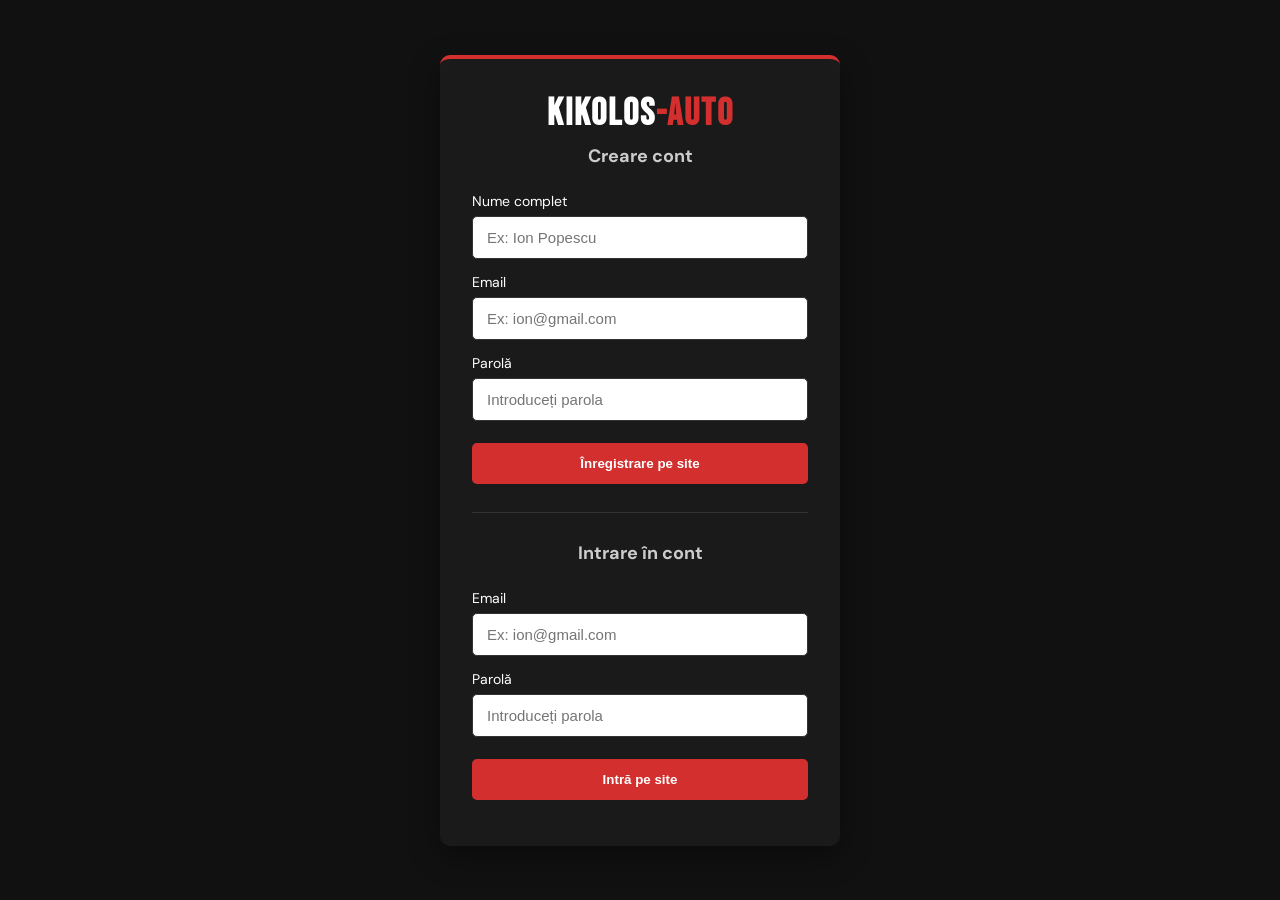
==== commit cc93f73c: "Versiunea Finala 25.04.2026 11:17" ====
--- a/PROJECT/index.html
+++ b/PROJECT/index.html
@@ -231,7 +231,12 @@
   <footer>
     &copy; 2025 <span>Kikolos-Auto</span>. Toate drepturile rezervate.
   </footer>
+  <script>
+    if (localStorage.getItem("logat") !== "da") {
+      window.location.href = "login.html";
+    }
+  </script>
+
   <script src="script.js"></script>
 </body>
-
 </html>
--- a/PROJECT/style.css
+++ b/PROJECT/style.css
@@ -551,4 +551,5 @@
   .form-row {
     grid-template-columns: 1fr;
   }
+  
 }
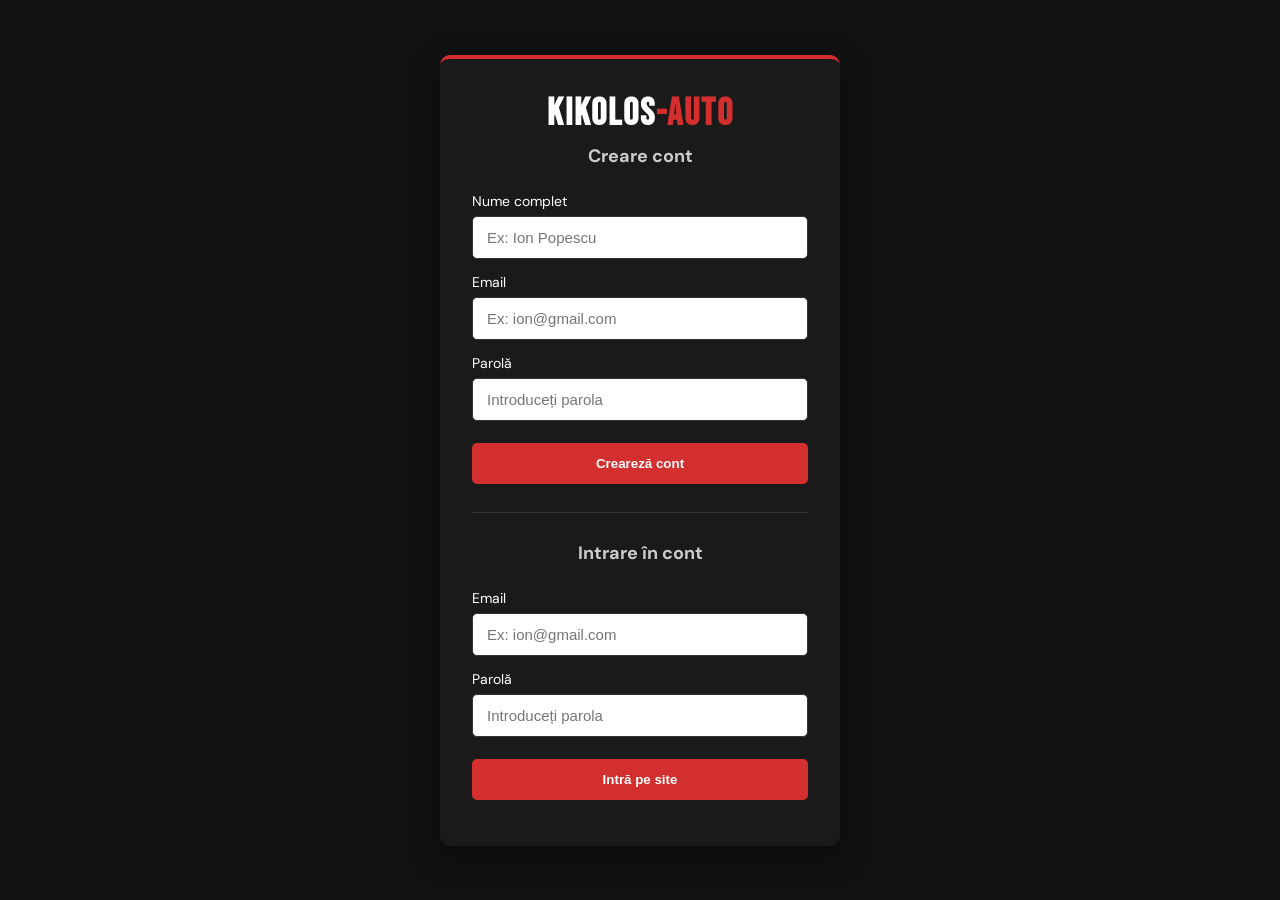
==== commit 66e5c571: "Ultima modificare in cod" ====
--- a/PROJECT/index.html
+++ b/PROJECT/index.html
@@ -38,7 +38,7 @@
       <p>Kikolos-Auto este un service auto cu experiență de peste 10 ani în repararea și întreținerea
         autovehiculelor.
         Echipa noastră este formată din mecanici calificați care folosesc echipamente moderne pentru a-ți oferi
-        cele mai bune rezultate. Ne mândrim cu transparența, prețurile corecte și respectul față de clienți.</p>
+        cele mai bune rezultate. Ne mândrim cu experiența noastră, prețurile corecte și respectul față de clienți.</p>
       <img class="despre-img" src="poze/auto-reparatie.jpg" alt="Reparație auto" />
     </div>
   </section>
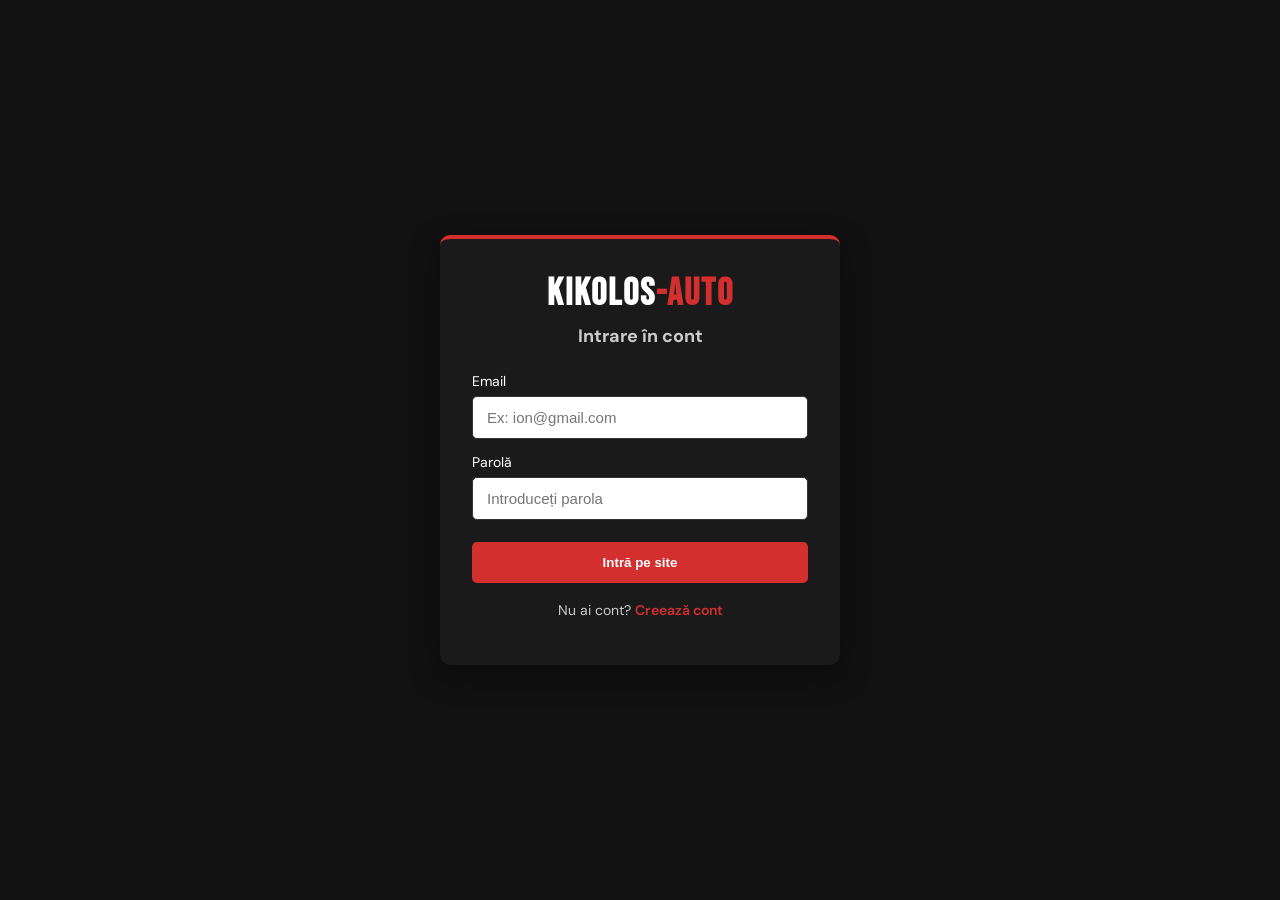
==== commit 8279819a: "Ultima Modificare FInala 25.04.2026 13:23" ====
--- a/PROJECT/index.html
+++ b/PROJECT/index.html
@@ -19,8 +19,10 @@
       <li><a href="#despre">Despre noi</a></li>
       <li><a href="#servicii">Servicii</a></li>
       <li><a href="#preturi">Prețuri</a></li>
+      <li><a href="#produse">Produse</a></li>
       <li><a href="#contact">Contact</a></li>
       <li><a href="#inregistrare" class="btn-inregistrare">Înregistrare</a></li>
+      <li><button class="btn-logout" type="button" onclick="iesireCont()">Ieșire</button></li>
     </ul>
   </nav>
 
@@ -140,6 +142,14 @@
       varia în funcție de marca, dificultatea reparației și modelul autovehiculului.</p>
   </section>
 
+
+  <section id="produse">
+    <h2>Produse recomandate</h2>
+    <div class="linie-rosie"></div>
+    <p class="produse-intro">Mai jos sunt afișate dinamic câteva produse și materiale auto utile, încărcate din fișierul <strong>produse.json</strong>.</p>
+    <div class="produse-grid" id="produseContainer"></div>
+  </section>
+
   <section id="contact">
     <h2>Contact</h2>
     <div class="linie-rosie"></div>
--- a/PROJECT/style.css
+++ b/PROJECT/style.css
@@ -552,4 +552,64 @@
     grid-template-columns: 1fr;
   }
   
-}+}
+
+/* Secțiunea produse încărcate din JSON */
+#produse {
+  border-bottom: 1px solid var(--border);
+}
+
+.produse-intro {
+  color: #444444;
+  margin-bottom: 24px;
+}
+
+.produse-grid {
+  display: grid;
+  grid-template-columns: repeat(2, 1fr);
+  gap: 16px;
+}
+
+.produs-card {
+  background: var(--gri);
+  border-left: 4px solid var(--rosu);
+  padding: 20px;
+  border-radius: 6px;
+}
+
+.produs-card h3 {
+  font-family: "Bebas Neue", sans-serif;
+  font-size: 24px;
+  letter-spacing: 1px;
+  margin-bottom: 8px;
+}
+
+.produs-card p {
+  color: #555555;
+  margin-bottom: 10px;
+}
+
+.produs-card strong {
+  color: var(--rosu);
+}
+
+.btn-logout {
+  background: transparent;
+  color: #cccccc;
+  border: 1px solid #333333;
+  padding: 8px 16px;
+  border-radius: 4px;
+  cursor: pointer;
+  font-family: "DM Sans", sans-serif;
+}
+
+.btn-logout:hover {
+  color: var(--alb);
+  background: rgba(255, 255, 255, 0.08);
+}
+
+@media (max-width: 700px) {
+  .produse-grid {
+    grid-template-columns: 1fr;
+  }
+}
